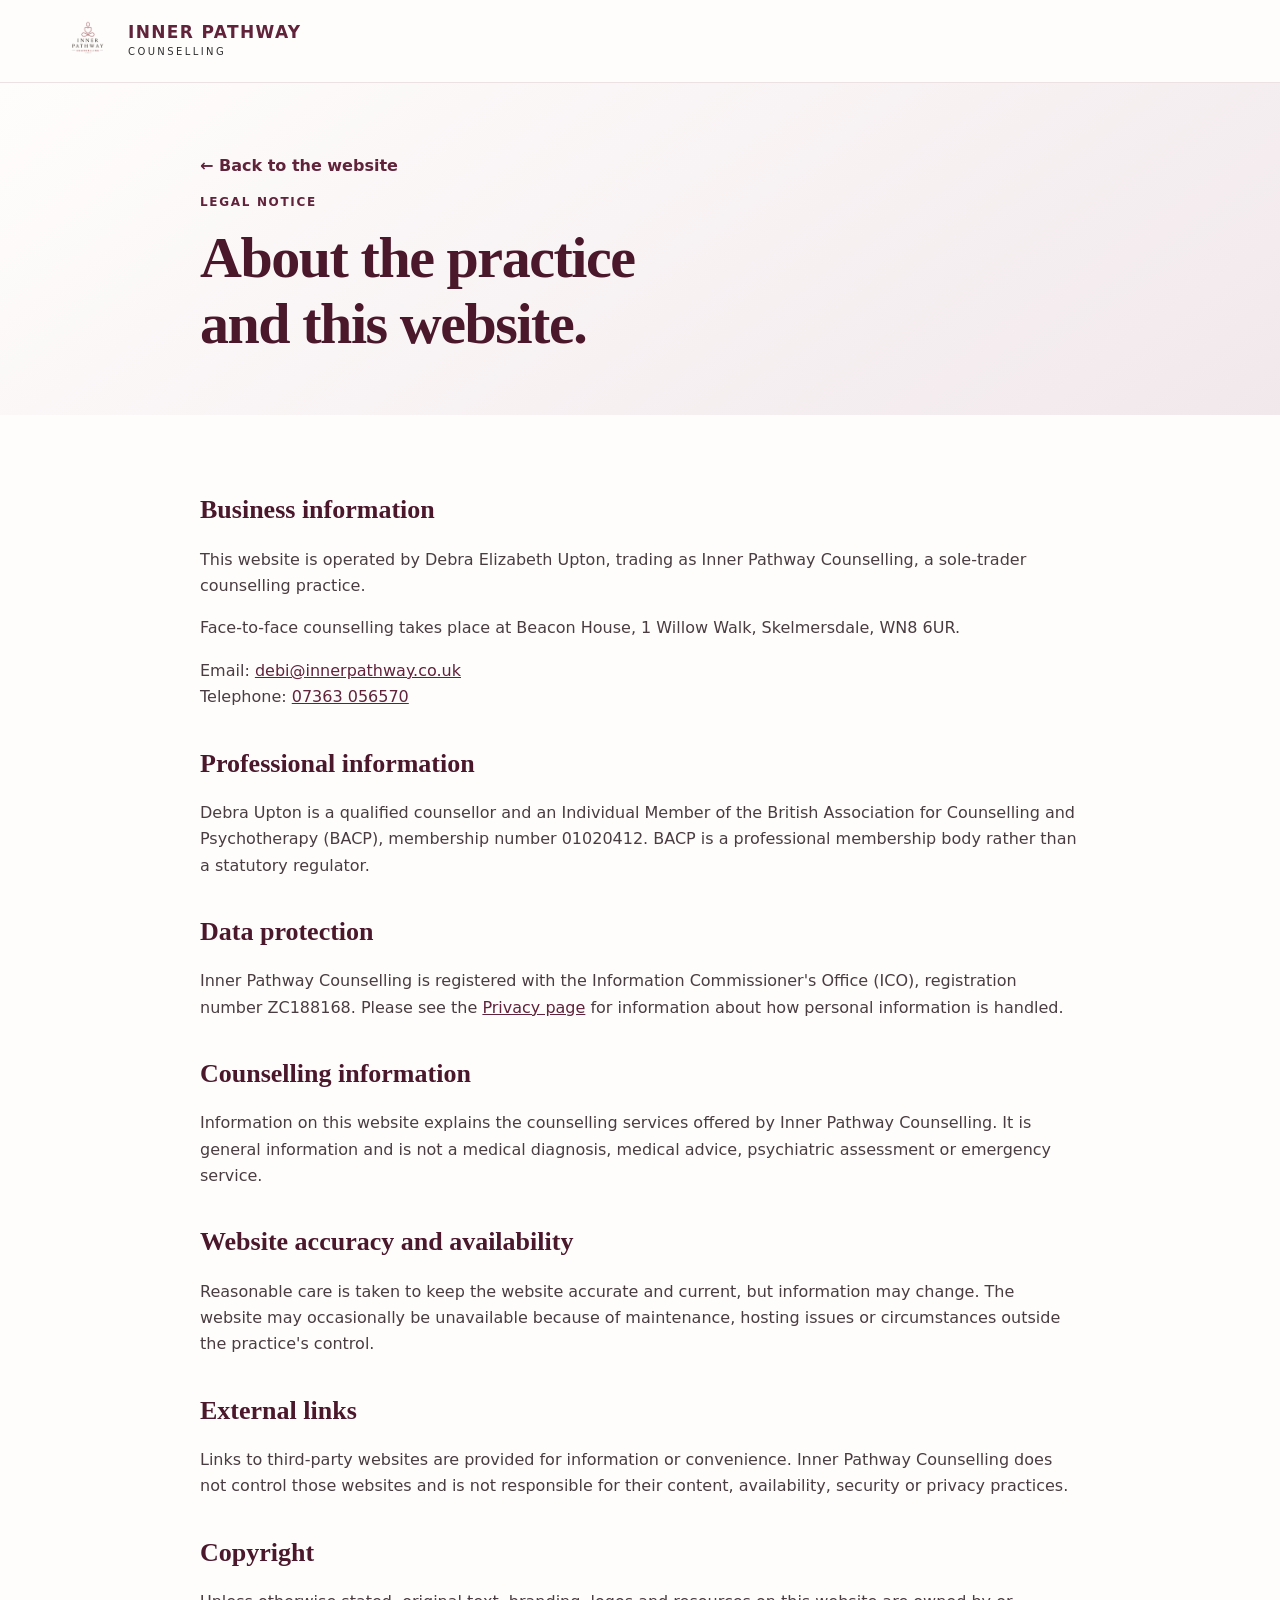
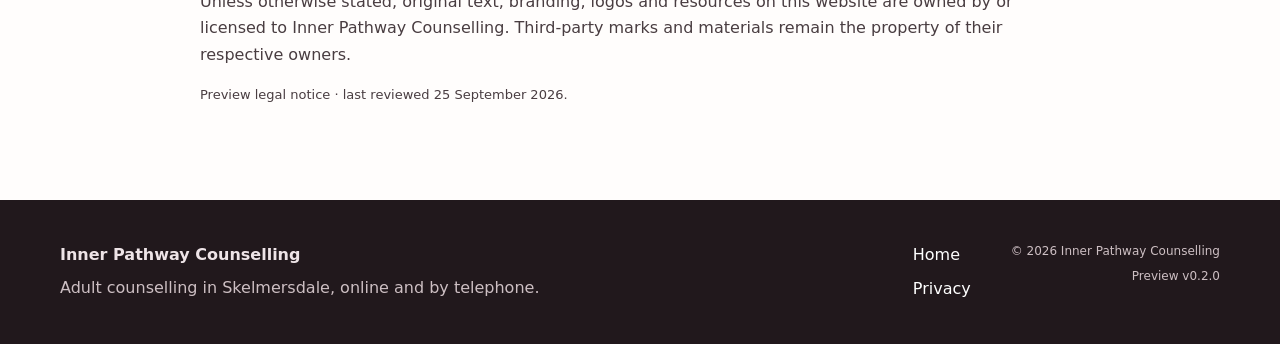
==== legal.html @ 163dc7a6 "web-v0.2.0: bring replacement site to content parity" ====
<!doctype html>
<html lang="en-GB">
<head>
  <meta charset="utf-8">
  <meta name="viewport" content="width=device-width, initial-scale=1">
  <meta name="robots" content="noindex,nofollow">
  <title>Legal Notice | Inner Pathway Counselling</title>
  <meta name="description" content="Legal and professional information for Inner Pathway Counselling.">
  <meta name="theme-color" content="#60233a">
  <link rel="icon" href="assets/inner-pathway-logo.png">
  <link rel="stylesheet" href="assets/site.css">
</head>
<body>
  <a class="skip-link" href="#main">Skip to main content</a>
  <header class="site-header">
    <div class="wrap header-inner">
      <a class="brand" href="index.html">
        <img src="assets/inner-pathway-logo.png" alt="">
        <span><strong>Inner Pathway</strong><small>Counselling</small></span>
      </a>
    </div>
  </header>

  <main id="main">
    <section class="legal-hero">
      <div class="legal-wrap">
        <a class="back-home" href="index.html">← Back to the website</a>
        <p class="eyebrow">Legal notice</p>
        <h1>About the practice and this website.</h1>
      </div>
    </section>

    <div class="legal-wrap legal-content">
      <h2>Business information</h2>
      <p>This website is operated by Debra Elizabeth Upton, trading as Inner Pathway Counselling, a sole-trader counselling practice.</p>
      <p>Face-to-face counselling takes place at Beacon House, 1 Willow Walk, Skelmersdale, WN8 6UR.</p>
      <p>Email: <a href="mailto:debi@innerpathway.co.uk">debi@innerpathway.co.uk</a><br>
      Telephone: <a href="tel:+447363056570">07363 056570</a></p>

      <h2>Professional information</h2>
      <p>Debra Upton is a qualified counsellor and an Individual Member of the British Association for Counselling and Psychotherapy (BACP), membership number 01020412. BACP is a professional membership body rather than a statutory regulator.</p>

      <h2>Data protection</h2>
      <p>Inner Pathway Counselling is registered with the Information Commissioner's Office (ICO), registration number ZC188168. Please see the <a href="privacy.html">Privacy page</a> for information about how personal information is handled.</p>

      <h2>Counselling information</h2>
      <p>Information on this website explains the counselling services offered by Inner Pathway Counselling. It is general information and is not a medical diagnosis, medical advice, psychiatric assessment or emergency service.</p>

      <h2>Website accuracy and availability</h2>
      <p>Reasonable care is taken to keep the website accurate and current, but information may change. The website may occasionally be unavailable because of maintenance, hosting issues or circumstances outside the practice's control.</p>

      <h2>External links</h2>
      <p>Links to third-party websites are provided for information or convenience. Inner Pathway Counselling does not control those websites and is not responsible for their content, availability, security or privacy practices.</p>

      <h2>Copyright</h2>
      <p>Unless otherwise stated, original text, branding, logos and resources on this website are owned by or licensed to Inner Pathway Counselling. Third-party marks and materials remain the property of their respective owners.</p>

      <p class="micro">Preview legal notice · last reviewed 25 September 2026.</p>
    </div>
  </main>

  <footer class="site-footer">
    <div class="wrap footer-grid">
      <div><strong>Inner Pathway Counselling</strong><p>Adult counselling in Skelmersdale, online and by telephone.</p></div>
      <nav aria-label="Footer navigation"><a href="index.html">Home</a><a href="privacy.html">Privacy</a></nav>
      <div class="footer-meta"><span>© 2026 Inner Pathway Counselling</span><span>Preview v0.2.0</span></div>
    </div>
  </footer>
</body>
</html>
---- assets/site.css ----
:root {
  --burgundy: #60233a;
  --burgundy-deep: #4b172b;
  --burgundy-soft: #8b3656;
  --rose: #e8e3e4;
  --rose-2: #f3eeee;
  --ink: #303030;
  --muted: #6f5158;
  --paper: #fffdfc;
  --white: #ffffff;
  --line: #d9cfd2;
  --shadow: 0 18px 50px rgba(74, 28, 46, .10);
  --radius: 22px;
  --max: 1160px;
}
* { box-sizing: border-box; }
html { scroll-behavior: smooth; }
body {
  margin: 0;
  color: var(--ink);
  background: var(--paper);
  font-family: "Open Sans", system-ui, -apple-system, BlinkMacSystemFont, "Segoe UI", sans-serif;
  line-height: 1.65;
}
img { max-width: 100%; display: block; }
a { color: var(--burgundy); }
a:hover { color: var(--burgundy-deep); }
button, input, textarea, select { font: inherit; }
.wrap { width: min(var(--max), calc(100% - 40px)); margin-inline: auto; }
.skip-link {
  position: fixed; top: 8px; left: 8px; z-index: 1000;
  transform: translateY(-160%); padding: 10px 14px;
  background: var(--burgundy); color: #fff; border-radius: 8px;
}
.skip-link:focus { transform: translateY(0); }
.site-header {
  position: sticky; top: 0; z-index: 20;
  background: rgba(255,253,252,.94);
  backdrop-filter: blur(12px);
  border-bottom: 1px solid rgba(96,35,58,.12);
}
.header-inner {
  min-height: 82px; display: flex; align-items: center;
  justify-content: space-between; gap: 24px;
}
.brand {
  display: inline-flex; align-items: center; gap: 12px;
  text-decoration: none; color: var(--ink);
}
.brand img { width: 56px; height: 56px; object-fit: contain; }
.brand span { display: grid; line-height: 1.05; }
.brand strong {
  color: var(--burgundy); text-transform: uppercase;
  letter-spacing: .08em; font-size: 17px;
}
.brand small {
  margin-top: 5px; color: var(--ink);
  text-transform: uppercase; letter-spacing: .24em; font-size: 10px;
}
.site-nav { display: flex; align-items: center; gap: 26px; }
.site-nav a {
  text-decoration: none; color: var(--ink);
  font-size: 14px; font-weight: 700;
}
.site-nav a:hover, .site-nav a:focus-visible { color: var(--burgundy); }
.nav-toggle {
  display: none; border: 1px solid var(--line); border-radius: 10px;
  background: #fff; color: var(--burgundy); padding: 9px 12px; font-weight: 700;
}
.hero {
  position: relative; overflow: hidden;
  padding: 92px 0 84px;
  background:
    radial-gradient(circle at 86% 15%, rgba(96,35,58,.13), transparent 30%),
    linear-gradient(150deg, #fffdfc 0%, #f8f3f4 62%, #eee4e7 100%);
}
.hero::after {
  content: ""; position: absolute; width: 360px; height: 360px;
  border: 1px solid rgba(96,35,58,.12); border-radius: 50%;
  right: -160px; bottom: -180px;
}
.hero-grid {
  display: grid; grid-template-columns: minmax(0, 1.5fr) minmax(300px, .75fr);
  gap: 68px; align-items: center;
}
.eyebrow {
  margin: 0 0 12px; color: var(--burgundy); font-size: 12px;
  font-weight: 800; letter-spacing: .14em; text-transform: uppercase;
}
.eyebrow.light { color: #f3dfe6; }
h1, h2, h3 {
  font-family: "PT Serif", Georgia, "Times New Roman", serif;
  color: var(--burgundy-deep); line-height: 1.14; margin-top: 0;
}
h1 {
  max-width: 16ch; margin-bottom: 24px;
  font-size: clamp(42px, 6vw, 72px); letter-spacing: -.025em;
}
h2 { font-size: clamp(30px, 4vw, 48px); }
h3 { font-size: 23px; }
.lead { max-width: 62ch; font-size: 19px; color: #493d41; }
.lead-small { max-width: 60ch; font-size: 17px; color: #493d41; }
.actions { display: flex; flex-wrap: wrap; gap: 12px; margin-top: 28px; }
.button {
  display: inline-flex; align-items: center; justify-content: center;
  min-height: 46px; padding: 10px 18px; border-radius: 999px;
  border: 1px solid transparent; text-decoration: none; font-weight: 800;
}
.button-primary { background: var(--burgundy); color: #fff; }
.button-primary:hover { background: var(--burgundy-deep); color: #fff; }
.button-secondary { background: transparent; border-color: var(--burgundy); color: var(--burgundy); }
.button-secondary:hover { background: #fff; }
.button-light { background: #fff; color: var(--burgundy); }
.micro { margin-top: 14px; color: var(--muted); font-size: 13px; }
.hero-card {
  position: relative; z-index: 1; padding: 30px;
  background: rgba(255,255,255,.87); border: 1px solid rgba(96,35,58,.14);
  border-radius: var(--radius); box-shadow: var(--shadow);
}
.hero-card h2 { margin-bottom: 18px; font-size: 28px; }
.check-list { list-style: none; padding: 0; margin: 0 0 22px; }
.check-list li { position: relative; padding: 8px 0 8px 28px; }
.check-list li::before {
  content: "✓"; position: absolute; left: 0; top: 8px;
  color: var(--burgundy); font-weight: 900;
}
.text-link { font-weight: 800; text-decoration: none; }
.section { padding: 88px 0; }
.section-soft { background: var(--rose-2); }
.section-title { max-width: 760px; margin-bottom: 42px; }
.split {
  display: grid; grid-template-columns: minmax(0,.85fr) minmax(0,1.15fr);
  gap: 70px; align-items: start;
}
.split h2 { max-width: 14ch; }
.prose p { margin: 0 0 18px; font-size: 17px; }
.cards { display: grid; gap: 22px; }
.cards.three { grid-template-columns: repeat(3, minmax(0,1fr)); }
.cards.two { grid-template-columns: repeat(2, minmax(0,1fr)); }
.card {
  padding: 28px; background: #fff; border: 1px solid var(--line);
  border-radius: var(--radius); box-shadow: 0 10px 35px rgba(74,28,46,.06);
}
.card h3 { margin-bottom: 12px; }
.card p { margin: 0; color: #514449; }
.service-card { position: relative; padding-top: 48px; }
.service-number {
  position: absolute; top: 18px; right: 22px;
  color: #b9a5ab; font-weight: 800; letter-spacing: .12em; font-size: 12px;
}
.section-deep { background: var(--burgundy-deep); color: #fff; }
.section-deep h2 { color: #fff; }
.fee-grid {
  display: grid; grid-template-columns: 1.15fr repeat(2,minmax(220px,.85fr));
  gap: 24px; align-items: stretch;
}
.price-card {
  padding: 28px; border-radius: var(--radius);
  background: rgba(255,255,255,.08); border: 1px solid rgba(255,255,255,.2);
}
.price-card div { display: flex; align-items: baseline; justify-content: space-between; gap: 16px; }
.price-card span { font-weight: 700; }
.price-card strong { font-size: 38px; font-family: "PT Serif", Georgia, serif; }
.price-card p { margin-bottom: 0; color: #ecdde2; }
.qualification-grid {
  display: grid; grid-template-columns: 1fr 1.15fr .6fr;
  gap: 42px; align-items: start;
}
.membership {
  display: inline-block; margin-top: 18px; padding: 9px 12px;
  border: 1px solid var(--line); border-radius: 999px;
  color: var(--burgundy); font-size: 13px; font-weight: 800;
}
.qualification-list {
  padding: 26px; border-left: 3px solid var(--burgundy);
  background: #fff;
}
.qualification-list h3 { margin-bottom: 14px; }
.qualification-list ul { margin: 0; padding-left: 20px; }
.qualification-list li + li { margin-top: 8px; }
.badge-panel {
  padding: 18px; border: 1px solid var(--line); border-radius: var(--radius);
  background: #fff;
}
.badge-panel img { width: 100%; max-width: 240px; margin-inline: auto; }
.contact-grid {
  display: grid; grid-template-columns: 1.2fr .8fr;
  gap: 54px; align-items: start;
}
.contact-card {
  display: grid; gap: 4px; padding: 28px;
  background: #fff; border: 1px solid var(--line);
  border-radius: var(--radius); font-style: normal;
}
.contact-card strong { color: var(--burgundy); margin-bottom: 8px; }
.contact-gap { margin-top: 14px; }
.urgent-support { padding: 34px 0; background: #2f2530; color: #fff; }
.urgent-inner {
  display: flex; align-items: center; justify-content: space-between; gap: 28px;
}
.urgent-inner h2 { margin-bottom: 6px; color: #fff; font-size: 25px; }
.urgent-inner p { max-width: 760px; margin: 0; color: #efe8eb; }
.site-footer { padding: 42px 0; background: #21181c; color: #eee4e7; }
.footer-grid {
  display: grid; grid-template-columns: 1fr auto auto;
  gap: 40px; align-items: start;
}
.site-footer p { margin: 6px 0 0; color: #cdbfc3; }
.site-footer nav { display: grid; gap: 7px; }
.site-footer a { color: #fff; text-decoration: none; }
.footer-meta { display: grid; gap: 5px; color: #cdbfc3; font-size: 12px; text-align: right; }
:focus-visible { outline: 3px solid #d49cb0; outline-offset: 3px; }

.legal-hero {
  padding: 70px 0 34px;
  background: linear-gradient(145deg, #fffdfc, #f1e8eb);
}
.legal-hero h1 { max-width: 18ch; font-size: clamp(38px, 5vw, 58px); }
.legal-wrap { width: min(880px, calc(100% - 40px)); margin-inline: auto; }
.legal-content { padding: 42px 0 82px; }
.legal-content h2 { margin-top: 38px; font-size: 26px; }
.legal-content h3 { margin-top: 26px; font-size: 20px; }
.legal-content p, .legal-content li { color: #493d41; }
.legal-content ul { padding-left: 22px; }
.notice {
  padding: 16px 18px; border-left: 4px solid var(--burgundy);
  background: var(--rose-2); color: #493d41;
}
.back-home {
  display: inline-flex; margin-bottom: 14px; text-decoration: none; font-weight: 800;
}

@media (max-width: 920px) {
  .site-nav { gap: 16px; }
  .hero-grid, .split, .contact-grid, .qualification-grid { grid-template-columns: 1fr; }
  .hero-grid { gap: 36px; }
  .hero-card { max-width: 620px; }
  .fee-grid { grid-template-columns: 1fr 1fr; }
  .fee-grid > :first-child { grid-column: 1 / -1; }
  .cards.three, .cards.two { grid-template-columns: 1fr 1fr; }
  .qualification-grid .badge-panel { max-width: 270px; }
  .footer-grid { grid-template-columns: 1fr 1fr; }
  .footer-meta { grid-column: 1 / -1; text-align: left; }
}

@media (max-width: 720px) {
  .wrap { width: min(100% - 28px, var(--max)); }
  .header-inner { min-height: 72px; }
  .brand img { width: 48px; height: 48px; }
  .nav-toggle { display: inline-flex; }
  .site-nav {
    display: none; position: absolute; top: 72px; left: 0; right: 0;
    padding: 14px 20px 20px; background: #fffdfc;
    border-bottom: 1px solid var(--line); flex-direction: column; align-items: stretch;
  }
  .site-nav.open { display: flex; }
  .site-nav a { padding: 8px 0; }
  .hero { padding: 64px 0 62px; }
  h1 { font-size: clamp(40px, 13vw, 58px); }
  .section { padding: 64px 0; }
  .cards.three, .cards.two, .fee-grid { grid-template-columns: 1fr; }
  .fee-grid > :first-child { grid-column: auto; }
  .urgent-inner { align-items: flex-start; flex-direction: column; }
  .footer-grid { grid-template-columns: 1fr; }
  .footer-meta { grid-column: auto; }
}

@media (prefers-reduced-motion: reduce) {
  html { scroll-behavior: auto; }
  *, *::before, *::after { transition: none !important; animation: none !important; }
}
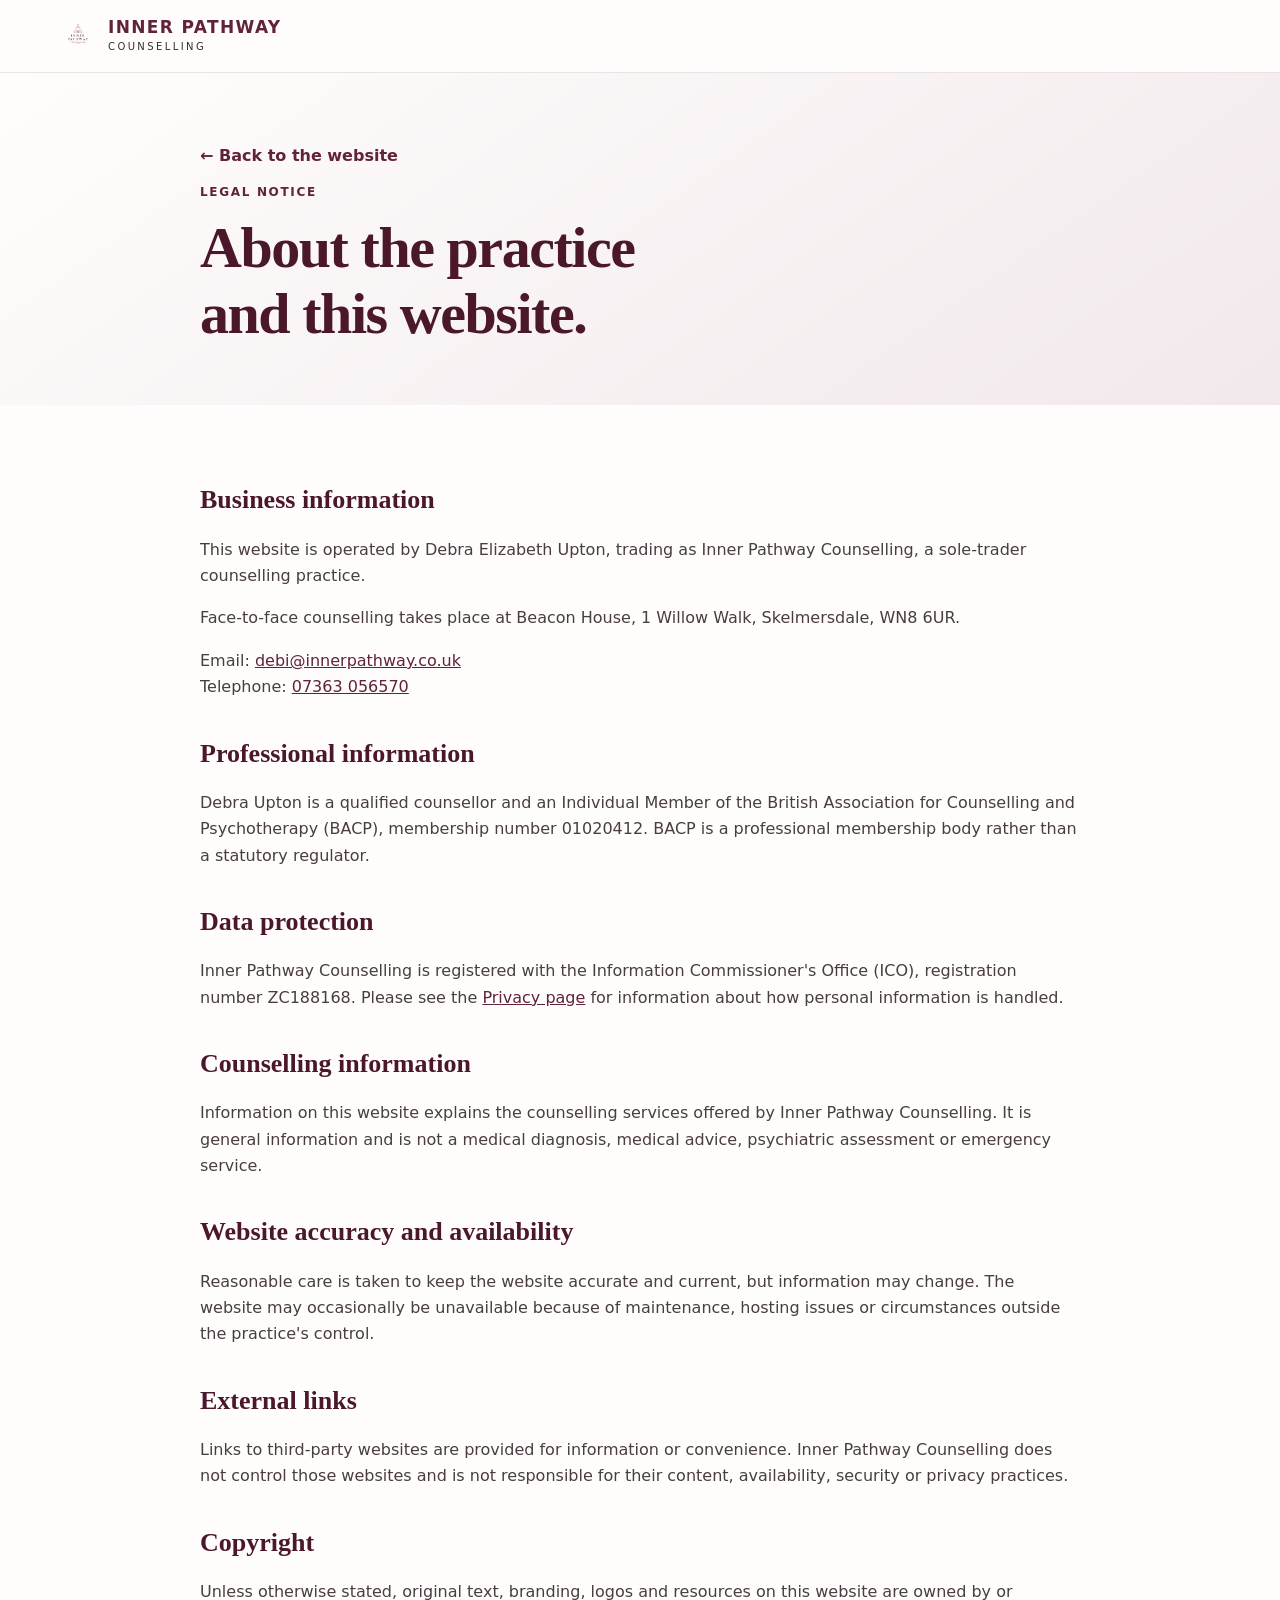
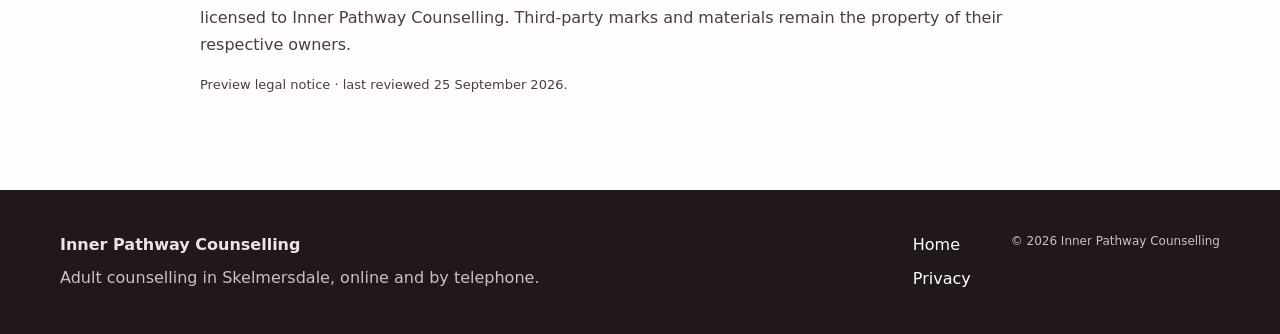
==== commit 5204f562: "Remove project versioning" ====
--- a/legal.html
+++ b/legal.html
@@ -63,7 +63,7 @@
     <div class="wrap footer-grid">
       <div><strong>Inner Pathway Counselling</strong><p>Adult counselling in Skelmersdale, online and by telephone.</p></div>
       <nav aria-label="Footer navigation"><a href="index.html">Home</a><a href="privacy.html">Privacy</a></nav>
-      <div class="footer-meta"><span>© 2026 Inner Pathway Counselling</span><span>Preview v0.2.0</span></div>
+      <div class="footer-meta"><span>© 2026 Inner Pathway Counselling</span></div>
     </div>
   </footer>
 </body>
--- a/assets/site.css
+++ b/assets/site.css
@@ -40,14 +40,14 @@
   border-bottom: 1px solid rgba(96,35,58,.12);
 }
 .header-inner {
-  min-height: 82px; display: flex; align-items: center;
+  min-height: 72px; display: flex; align-items: center;
   justify-content: space-between; gap: 24px;
 }
 .brand {
   display: inline-flex; align-items: center; gap: 12px;
   text-decoration: none; color: var(--ink);
 }
-.brand img { width: 56px; height: 56px; object-fit: contain; }
+.brand img { width: 36px; height: 36px; object-fit: contain; }
 .brand span { display: grid; line-height: 1.05; }
 .brand strong {
   color: var(--burgundy); text-transform: uppercase;
@@ -69,7 +69,7 @@
 }
 .hero {
   position: relative; overflow: hidden;
-  padding: 92px 0 84px;
+  padding: 64px 0 60px;
   background:
     radial-gradient(circle at 86% 15%, rgba(96,35,58,.13), transparent 30%),
     linear-gradient(150deg, #fffdfc 0%, #f8f3f4 62%, #eee4e7 100%);
@@ -80,8 +80,8 @@
   right: -160px; bottom: -180px;
 }
 .hero-grid {
-  display: grid; grid-template-columns: minmax(0, 1.5fr) minmax(300px, .75fr);
-  gap: 68px; align-items: center;
+  display: grid; grid-template-columns: repeat(2, minmax(0, 1fr));
+  gap: 56px; align-items: center;
 }
 .eyebrow {
   margin: 0 0 12px; color: var(--burgundy); font-size: 12px;
@@ -95,6 +95,25 @@
 h1 {
   max-width: 16ch; margin-bottom: 24px;
   font-size: clamp(42px, 6vw, 72px); letter-spacing: -.025em;
+}
+.hero h1 {
+  margin-bottom: 14px;
+  font-size: clamp(30px, 4vw, 46px);
+}
+.hero h1 .hero-reconnect {
+  display: block;
+  margin-top: .14em;
+  font-size: .82em;
+}
+.hero .lead {
+  font-size: 17px;
+  margin-bottom: 0;
+}
+.hero .actions {
+  margin-top: 16px;
+}
+.hero .micro {
+  margin-top: 8px;
 }
 h2 { font-size: clamp(30px, 4vw, 48px); }
 h3 { font-size: 23px; }
@@ -151,7 +170,7 @@
 .section-deep { background: var(--burgundy-deep); color: #fff; }
 .section-deep h2 { color: #fff; }
 .fee-grid {
-  display: grid; grid-template-columns: 1.15fr repeat(2,minmax(220px,.85fr));
+  display: grid; grid-template-columns: 1.15fr minmax(280px,.85fr);
   gap: 24px; align-items: stretch;
 }
 .price-card {
@@ -159,9 +178,16 @@
   background: rgba(255,255,255,.08); border: 1px solid rgba(255,255,255,.2);
 }
 .price-card div { display: flex; align-items: baseline; justify-content: space-between; gap: 16px; }
-.price-card span { font-weight: 700; }
-.price-card strong { font-size: 38px; font-family: "PT Serif", Georgia, serif; }
+.price-card span { font-size: 18px; font-weight: 700; }
+.price-card strong { font-size: 26px; font-family: "PT Serif", Georgia, serif; }
 .price-card p { margin-bottom: 0; color: #ecdde2; }
+.price-card .session-length { margin-top: 14px; }
+.session-formats {
+  margin: 10px 0 0;
+  padding-left: 20px;
+  color: #ecdde2;
+}
+.session-formats li { margin: 4px 0; }
 .qualification-grid {
   display: grid; grid-template-columns: 1fr 1.15fr .6fr;
   gap: 42px; align-items: start;
@@ -193,6 +219,7 @@
   border-radius: var(--radius); font-style: normal;
 }
 .contact-card strong { color: var(--burgundy); margin-bottom: 8px; }
+.contact-card a { overflow-wrap: anywhere; }
 .contact-gap { margin-top: 14px; }
 .urgent-support { padding: 34px 0; background: #2f2530; color: #fff; }
 .urgent-inner {
@@ -235,8 +262,8 @@
   .hero-grid, .split, .contact-grid, .qualification-grid { grid-template-columns: 1fr; }
   .hero-grid { gap: 36px; }
   .hero-card { max-width: 620px; }
-  .fee-grid { grid-template-columns: 1fr 1fr; }
-  .fee-grid > :first-child { grid-column: 1 / -1; }
+  .fee-grid { grid-template-columns: 1fr; }
+  .fee-grid > :first-child { grid-column: auto; }
   .cards.three, .cards.two { grid-template-columns: 1fr 1fr; }
   .qualification-grid .badge-panel { max-width: 270px; }
   .footer-grid { grid-template-columns: 1fr 1fr; }
@@ -245,18 +272,34 @@
 
 @media (max-width: 720px) {
   .wrap { width: min(100% - 28px, var(--max)); }
-  .header-inner { min-height: 72px; }
-  .brand img { width: 48px; height: 48px; }
+  .header-inner { min-height: 64px; gap: 8px; }
+  .brand { gap: 6px; }
+  .brand img { width: 36px; height: 36px; }
   .nav-toggle { display: inline-flex; }
   .site-nav {
-    display: none; position: absolute; top: 72px; left: 0; right: 0;
+    display: none; position: absolute; top: 64px; left: 0; right: 0;
     padding: 14px 20px 20px; background: #fffdfc;
     border-bottom: 1px solid var(--line); flex-direction: column; align-items: stretch;
   }
   .site-nav.open { display: flex; }
   .site-nav a { padding: 8px 0; }
-  .hero { padding: 64px 0 62px; }
-  h1 { font-size: clamp(40px, 13vw, 58px); }
+  .hero { padding: 42px 0; }
+  .hero-grid {
+    display: flex;
+    flex-direction: column;
+  }
+  .hero-side {
+    display: contents;
+  }
+  .hero-photo { order: 1; }
+  .hero-copy { order: 2; }
+  .hero-card {
+    order: 3;
+    width: 100%;
+    max-width: 620px;
+    margin-top: 0;
+  }
+  .hero h1 { font-size: clamp(29px, 8vw, 38px); }
   .section { padding: 64px 0; }
   .cards.three, .cards.two, .fee-grid { grid-template-columns: 1fr; }
   .fee-grid > :first-child { grid-column: auto; }
@@ -269,3 +312,227 @@
   html { scroll-behavior: auto; }
   *, *::before, *::after { transition: none !important; animation: none !important; }
 }
+
+/* Photography and responsive refinements */
+.hero-side {
+  position: relative;
+  z-index: 1;
+  width: min(100%, 520px);
+  justify-self: center;
+}
+
+.hero-copy {
+  width: 100%;
+  max-width: 520px;
+  margin-inline: auto;
+  justify-self: center;
+  display: flex;
+  flex-direction: column;
+  align-items: center;
+  text-align: center;
+}
+.hero-copy .eyebrow,
+.hero-copy h1,
+.hero-copy .lead,
+.hero-copy .micro {
+  width: 100%;
+  margin-left: auto;
+  margin-right: auto;
+  text-align: center;
+}
+.hero-copy .actions {
+  width: 100%;
+  justify-content: center;
+}
+.hero-photo,
+.about-photo {
+  margin: 0;
+  overflow: hidden;
+  border: 1px solid rgba(96,35,58,.14);
+  border-radius: var(--radius);
+  background: #fff;
+  box-shadow: var(--shadow);
+}
+.hero-photo picture {
+  display: block;
+}
+.hero-photo img {
+  width: 100%;
+  height: auto;
+  aspect-ratio: 1;
+  object-fit: cover;
+}
+.hero-side .hero-card {
+  margin-top: 18px;
+}
+.about-grid {
+  display: grid;
+  grid-template-columns: minmax(280px,.8fr) minmax(0,1.2fr);
+  gap: 68px;
+  align-items: center;
+}
+.about-photo {
+  width: min(100%, 460px);
+}
+.about-photo img {
+  width: 100%;
+  height: auto;
+}
+.about-copy h2 {
+  max-width: 15ch;
+}
+.resource-card {
+  display: grid;
+  grid-template-columns: minmax(150px, .55fr) minmax(0, 1fr);
+  gap: 26px;
+  align-items: center;
+}
+.resource-cover {
+  width: 100%;
+  max-width: 220px;
+  height: auto;
+  justify-self: center;
+  border-radius: 14px;
+  box-shadow: 0 12px 30px rgba(74,28,46,.12);
+}
+.resource-card h3 {
+  margin-bottom: 12px;
+}
+.resource-card .text-link {
+  display: inline-block;
+  margin-top: 14px;
+}
+.resource-books {
+  margin-top: 46px;
+}
+.resource-subheading {
+  margin-bottom: 18px;
+}
+.children-book-card {
+  display: grid;
+  grid-template-columns: minmax(110px, 150px) minmax(0, 1fr);
+  gap: 24px;
+  align-items: center;
+}
+.children-book-cover {
+  width: 100%;
+  max-width: 150px;
+  height: auto;
+  justify-self: center;
+  border-radius: 12px;
+  box-shadow: 0 10px 24px rgba(74,28,46,.12);
+}
+.children-book-card h4 {
+  margin: 0 0 14px;
+  font-family: "PT Serif", Georgia, "Times New Roman", serif;
+  color: var(--burgundy-deep);
+  font-size: 23px;
+  line-height: 1.2;
+}
+.children-book-card .text-link {
+  display: inline-block;
+}
+
+@media (max-width: 920px) {
+  .hero-side {
+    justify-self: start;
+    width: min(100%, 620px);
+  }
+  .hero-photo {
+    width: min(100%, 430px);
+  }
+  .about-grid {
+    grid-template-columns: minmax(240px,.8fr) minmax(0,1.2fr);
+    gap: 40px;
+    align-items: start;
+  }
+  .resource-card {
+    grid-template-columns: 1fr;
+    align-content: start;
+  }
+  .resource-cover {
+    max-width: 210px;
+  }
+}
+
+@media (max-width: 720px) {
+  .nav-toggle {
+    min-width: 44px;
+    min-height: 44px;
+  }
+  .site-nav a {
+    display: flex;
+    align-items: center;
+    min-height: 44px;
+    padding: 10px 0;
+  }
+  .hero-side,
+  .hero-photo,
+  .about-photo {
+    width: 100%;
+    max-width: 520px;
+  }
+  .about-grid {
+    grid-template-columns: 1fr;
+    gap: 30px;
+  }
+  .about-copy h2 {
+    max-width: none;
+  }
+  .resource-card {
+    grid-template-columns: minmax(0,1fr);
+    gap: 22px;
+  }
+  .resource-cover {
+    max-width: min(240px, 78vw);
+  }
+  .children-book-card {
+    grid-template-columns: minmax(90px, 130px) minmax(0, 1fr);
+    gap: 20px;
+  }
+  .children-book-cover {
+    max-width: 130px;
+  }
+}
+
+@media (max-width: 480px) {
+  .wrap,
+  .legal-wrap {
+    width: min(100% - 24px, var(--max));
+  }
+  .hero {
+    padding: 34px 0 36px;
+  }
+  .hero h1 {
+    font-size: clamp(28px, 7.8vw, 34px);
+  }
+  h2 {
+    font-size: clamp(28px, 9vw, 38px);
+  }
+  .section {
+    padding: 54px 0;
+  }
+  .hero-card,
+  .card,
+  .price-card,
+  .contact-card,
+  .qualification-list {
+    padding: 22px;
+  }
+  .actions {
+    align-items: stretch;
+  }
+  .actions .button {
+    width: 100%;
+  }
+  .resource-cover {
+    max-width: min(220px, 74vw);
+  }
+  .children-book-card {
+    grid-template-columns: 1fr;
+    text-align: center;
+  }
+  .children-book-cover {
+    max-width: min(190px, 68vw);
+  }
+}
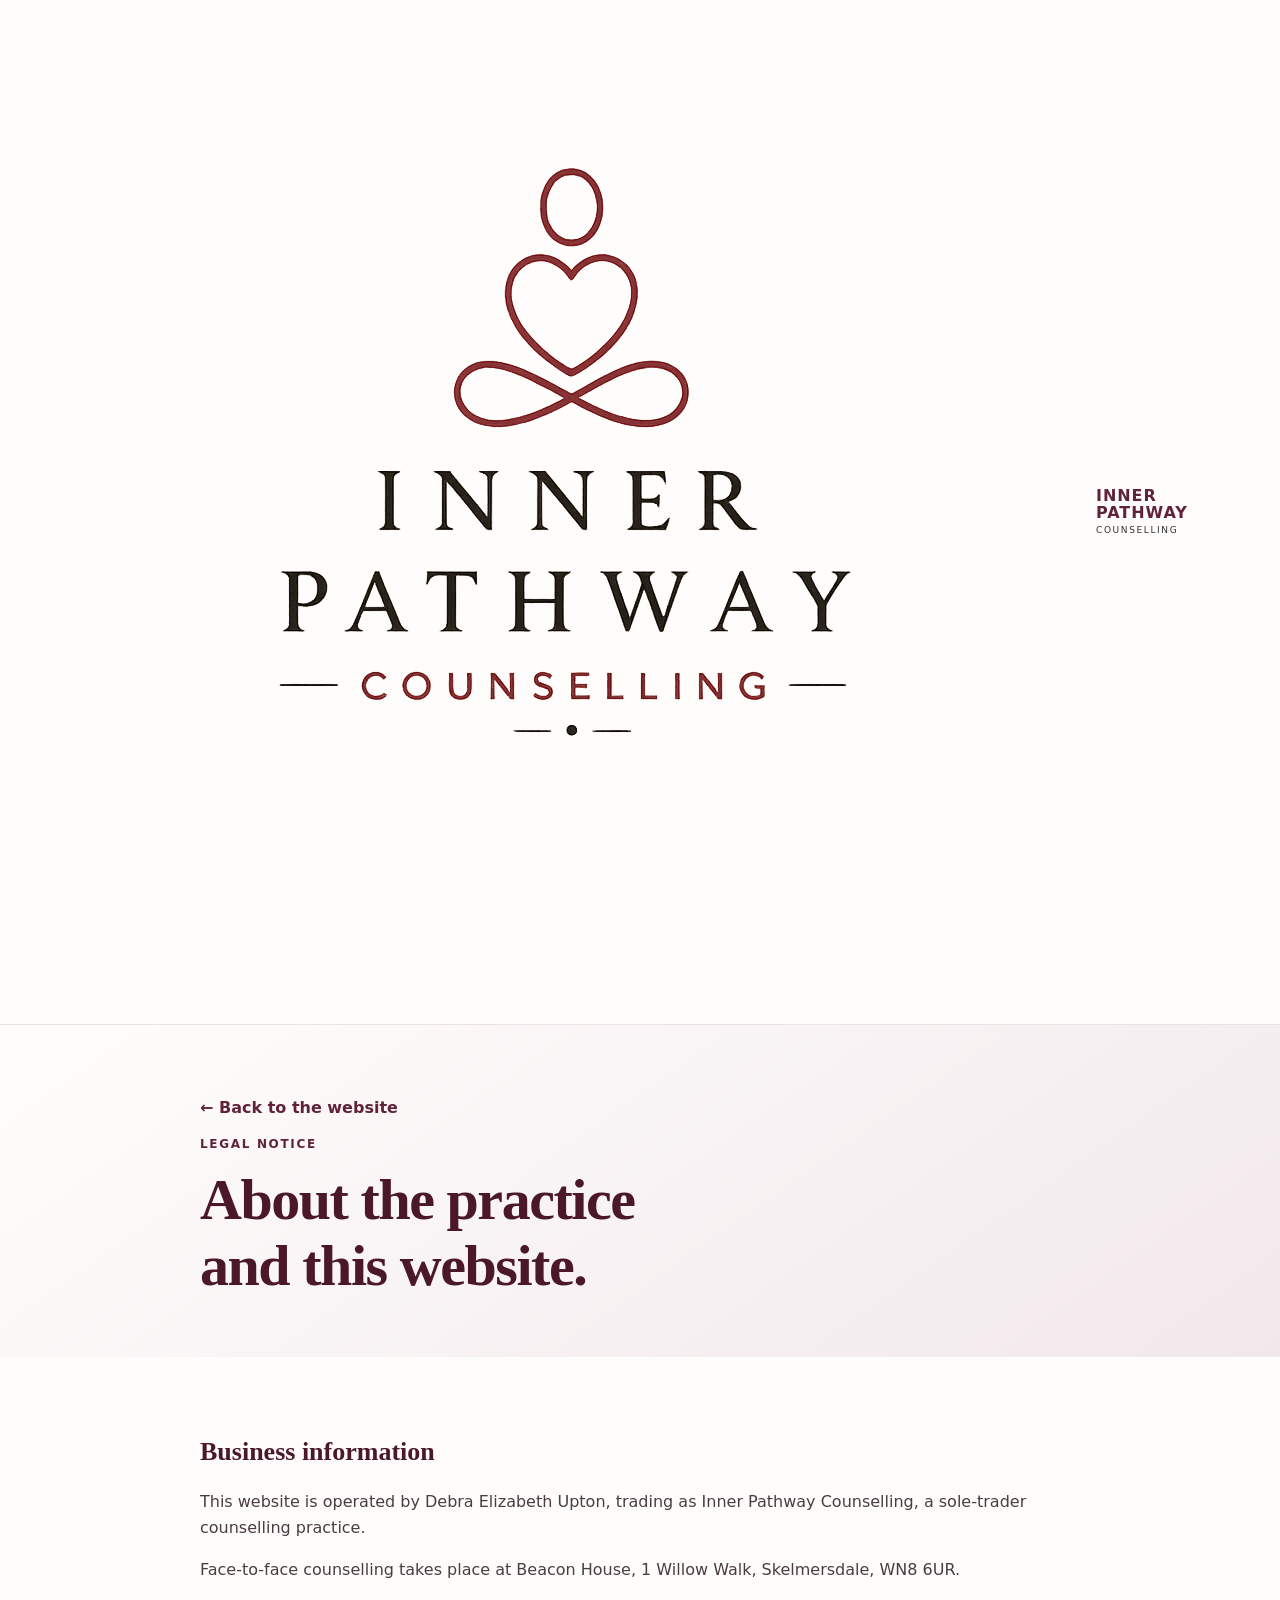
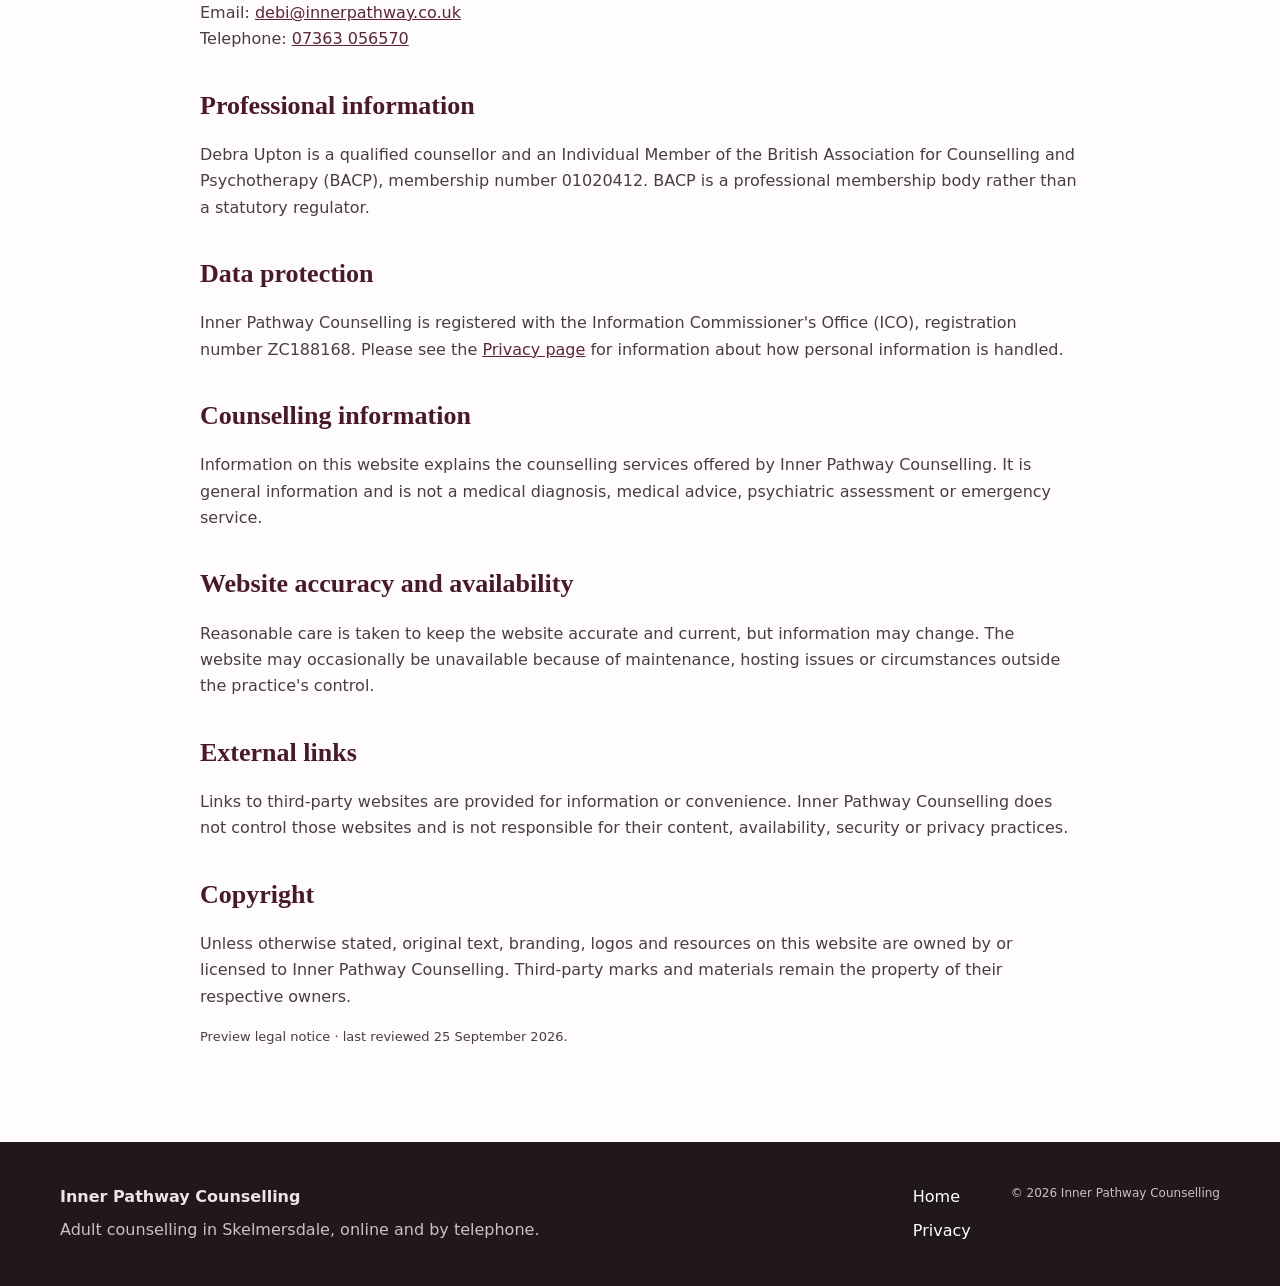
==== commit 518bc1e3: "Prepare live site for search indexing" ====
--- a/legal.html
+++ b/legal.html
@@ -3,9 +3,10 @@
 <head>
   <meta charset="utf-8">
   <meta name="viewport" content="width=device-width, initial-scale=1">
-  <meta name="robots" content="noindex,nofollow">
+  <meta name="robots" content="index,follow">
   <title>Legal Notice | Inner Pathway Counselling</title>
   <meta name="description" content="Legal and professional information for Inner Pathway Counselling.">
+  <link rel="canonical" href="https://innerpathway.co.uk/legal.html">
   <meta name="theme-color" content="#60233a">
   <link rel="icon" href="assets/inner-pathway-logo.png">
   <link rel="stylesheet" href="assets/site.css">
--- a/assets/site.css
+++ b/assets/site.css
@@ -40,22 +40,36 @@
   border-bottom: 1px solid rgba(96,35,58,.12);
 }
 .header-inner {
-  min-height: 72px; display: flex; align-items: center;
+  min-height: 144px; display: flex; align-items: center;
   justify-content: space-between; gap: 24px;
 }
 .brand {
   display: inline-flex; align-items: center; gap: 12px;
   text-decoration: none; color: var(--ink);
 }
-.brand img { width: 36px; height: 36px; object-fit: contain; }
+.brand-mark {
+  position: relative;
+  width: 90px;
+  height: 90px;
+  flex: 0 0 90px;
+  overflow: hidden;
+}
+.brand-mark img {
+  position: absolute;
+  width: 161px;
+  max-width: none;
+  height: auto;
+  left: -34px;
+  top: -26px;
+}
 .brand span { display: grid; line-height: 1.05; }
 .brand strong {
   color: var(--burgundy); text-transform: uppercase;
-  letter-spacing: .08em; font-size: 17px;
+  letter-spacing: .06em; font-size: 16px;
 }
 .brand small {
-  margin-top: 5px; color: var(--ink);
-  text-transform: uppercase; letter-spacing: .24em; font-size: 10px;
+  margin-top: 4px; color: var(--ink);
+  text-transform: uppercase; letter-spacing: .18em; font-size: 9px;
 }
 .site-nav { display: flex; align-items: center; gap: 26px; }
 .site-nav a {
@@ -272,12 +286,23 @@
 
 @media (max-width: 720px) {
   .wrap { width: min(100% - 28px, var(--max)); }
-  .header-inner { min-height: 64px; gap: 8px; }
-  .brand { gap: 6px; }
-  .brand img { width: 36px; height: 36px; }
+  .header-inner { min-height: 80px; gap: 8px; }
+  .brand { gap: 8px; }
+  .brand-mark {
+    width: 60px;
+    height: 60px;
+    flex-basis: 60px;
+  }
+  .brand-mark img {
+    width: 108px;
+    left: -23px;
+    top: -18px;
+  }
+  .brand strong { font-size: 15px; letter-spacing: .05em; }
+  .brand small { font-size: 8px; letter-spacing: .15em; }
   .nav-toggle { display: inline-flex; }
   .site-nav {
-    display: none; position: absolute; top: 64px; left: 0; right: 0;
+    display: none; position: absolute; top: 80px; left: 0; right: 0;
     padding: 14px 20px 20px; background: #fffdfc;
     border-bottom: 1px solid var(--line); flex-direction: column; align-items: stretch;
   }
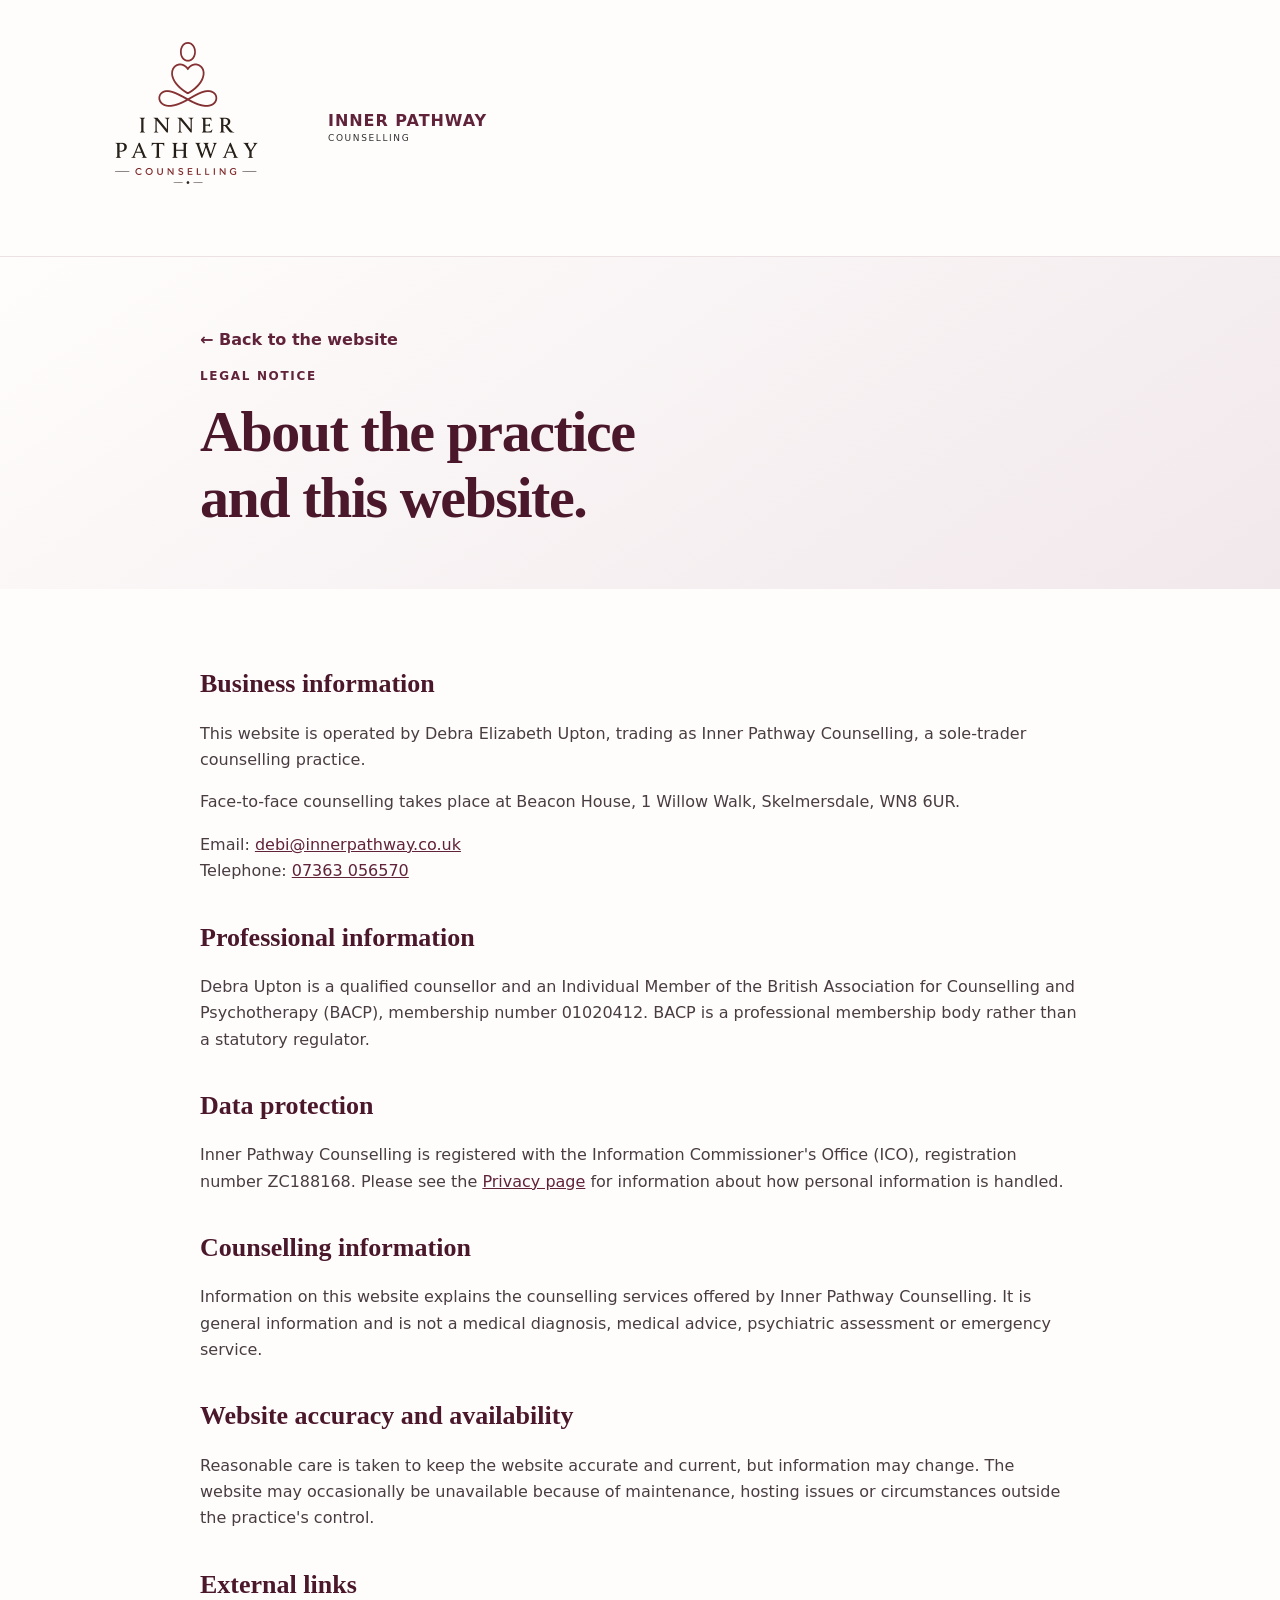
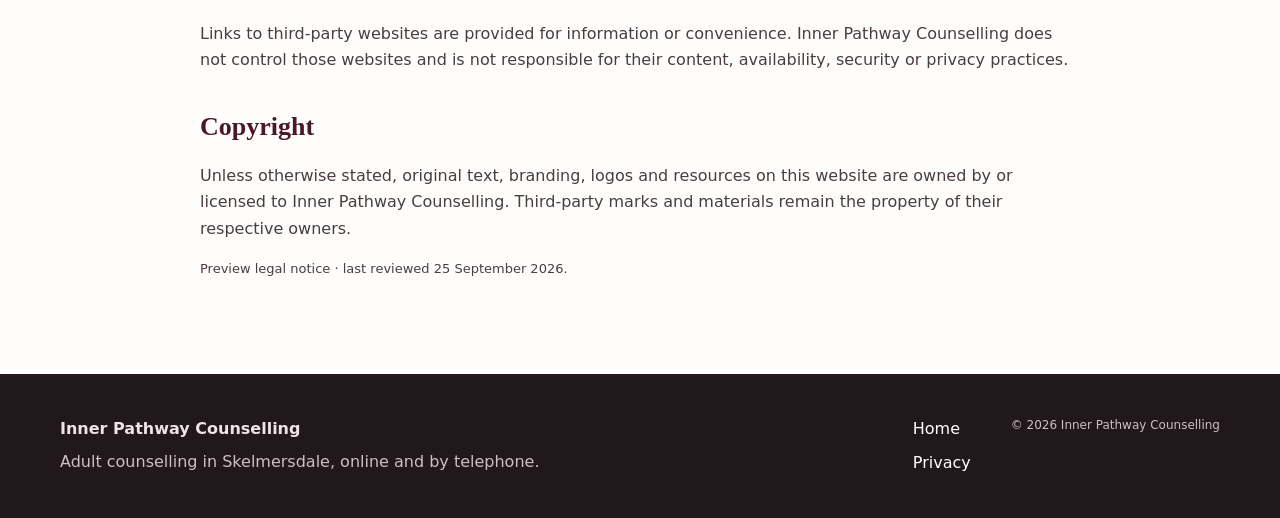
==== commit 6e243bf5: "Reduce header logo download size" ====
--- a/legal.html
+++ b/legal.html
@@ -7,6 +7,21 @@
   <title>Legal Notice | Inner Pathway Counselling</title>
   <meta name="description" content="Legal and professional information for Inner Pathway Counselling.">
   <link rel="canonical" href="https://innerpathway.co.uk/legal.html">
+  <meta property="og:type" content="website">
+  <meta property="og:locale" content="en_GB">
+  <meta property="og:site_name" content="Inner Pathway Counselling">
+  <meta property="og:title" content="Legal Notice | Inner Pathway Counselling">
+  <meta property="og:description" content="Legal and professional information for Inner Pathway Counselling.">
+  <meta property="og:url" content="https://innerpathway.co.uk/legal.html">
+  <meta property="og:image" content="https://innerpathway.co.uk/assets/inner-pathway-logo.png">
+  <meta property="og:image:alt" content="Inner Pathway Counselling logo">
+  <meta property="og:image:width" content="1024">
+  <meta property="og:image:height" content="1024">
+  <meta name="twitter:card" content="summary">
+  <meta name="twitter:title" content="Legal Notice | Inner Pathway Counselling">
+  <meta name="twitter:description" content="Legal and professional information for Inner Pathway Counselling.">
+  <meta name="twitter:image" content="https://innerpathway.co.uk/assets/inner-pathway-logo.png">
+  <meta name="twitter:image:alt" content="Inner Pathway Counselling logo">
   <meta name="theme-color" content="#60233a">
   <link rel="icon" href="assets/inner-pathway-logo.png">
   <link rel="stylesheet" href="assets/site.css">
@@ -16,7 +31,7 @@
   <header class="site-header">
     <div class="wrap header-inner">
       <a class="brand" href="index.html">
-        <img src="assets/inner-pathway-logo.png" alt="">
+        <img src="assets/inner-pathway-logo-256.webp" alt="" width="256" height="256">
         <span><strong>Inner Pathway</strong><small>Counselling</small></span>
       </a>
     </div>
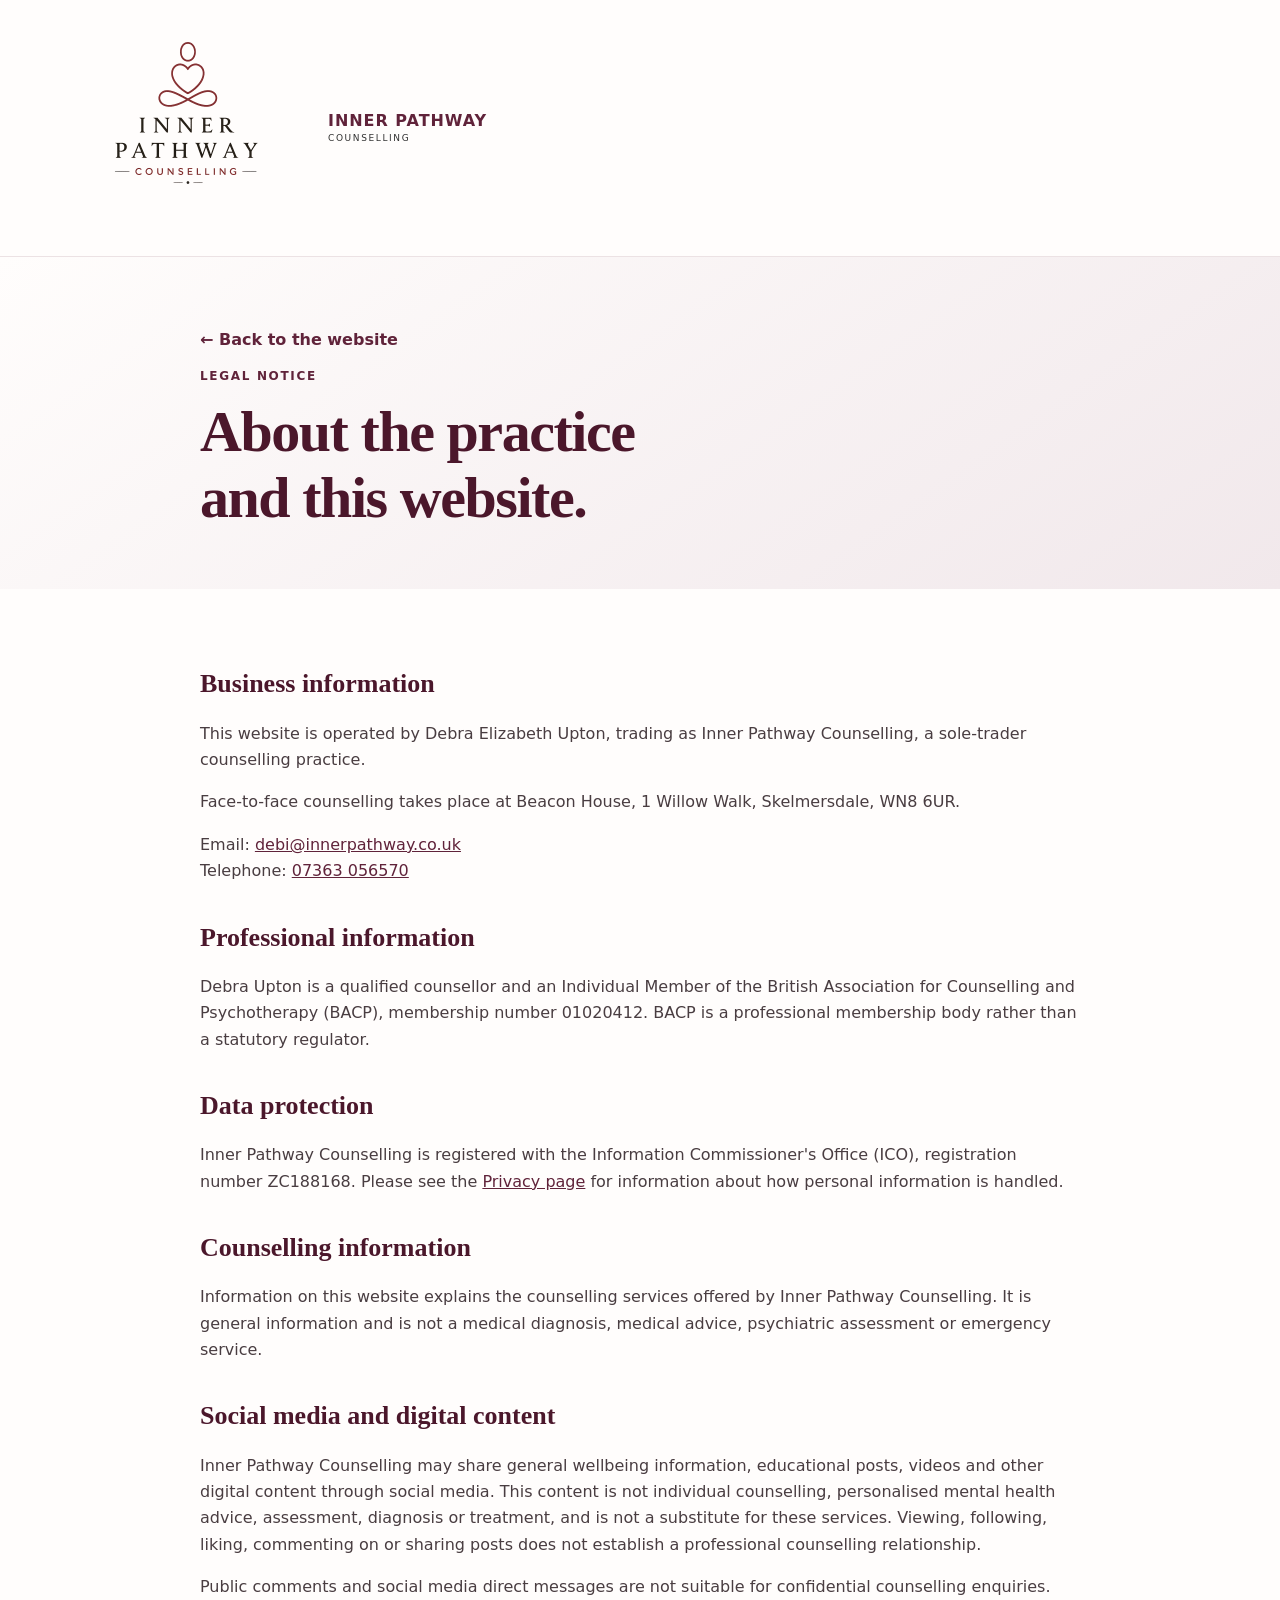
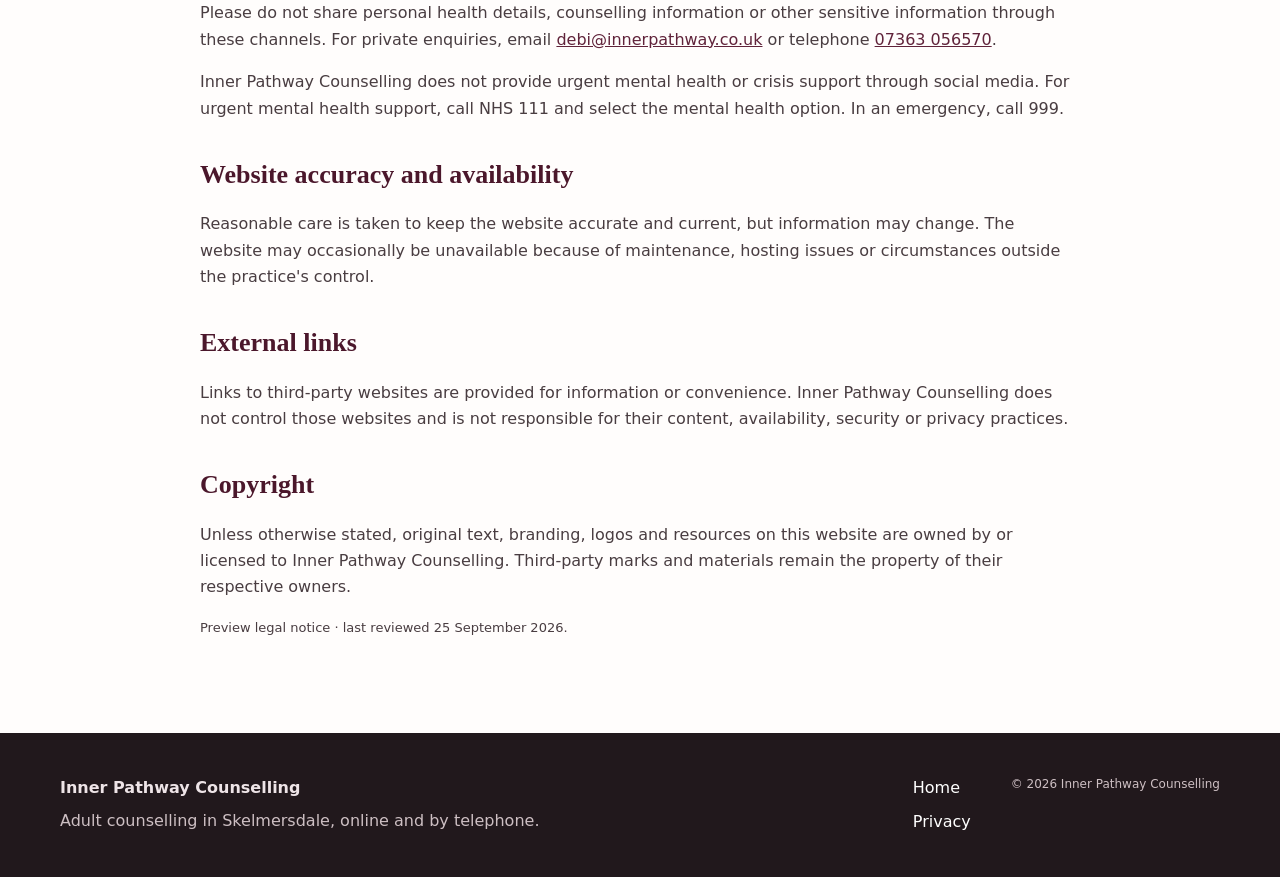
==== commit 34f30442: "docs(staging): place social-media disclaimer on Legal Notice" ====
--- a/legal.html
+++ b/legal.html
@@ -62,6 +62,11 @@
       <h2>Counselling information</h2>
       <p>Information on this website explains the counselling services offered by Inner Pathway Counselling. It is general information and is not a medical diagnosis, medical advice, psychiatric assessment or emergency service.</p>
 
+      <h2>Social media and digital content</h2>
+      <p>Inner Pathway Counselling may share general wellbeing information, educational posts, videos and other digital content through social media. This content is not individual counselling, personalised mental health advice, assessment, diagnosis or treatment, and is not a substitute for these services. Viewing, following, liking, commenting on or sharing posts does not establish a professional counselling relationship.</p>
+      <p>Public comments and social media direct messages are not suitable for confidential counselling enquiries. Please do not share personal health details, counselling information or other sensitive information through these channels. For private enquiries, email <a href="mailto:debi@innerpathway.co.uk">debi@innerpathway.co.uk</a> or telephone <a href="tel:+447363056570">07363 056570</a>.</p>
+      <p>Inner Pathway Counselling does not provide urgent mental health or crisis support through social media. For urgent mental health support, call NHS 111 and select the mental health option. In an emergency, call 999.</p>
+
       <h2>Website accuracy and availability</h2>
       <p>Reasonable care is taken to keep the website accurate and current, but information may change. The website may occasionally be unavailable because of maintenance, hosting issues or circumstances outside the practice's control.</p>
 
--- a/assets/site.css
+++ b/assets/site.css
@@ -129,6 +129,15 @@
 .hero .micro {
   margin-top: 8px;
 }
+.hero-quiz {
+  margin-top: 18px;
+  font-size: 16px;
+}
+.hero-quiz a {
+  color: var(--burgundy);
+  font-weight: 700;
+  text-underline-offset: 3px;
+}
 h2 { font-size: clamp(30px, 4vw, 48px); }
 h3 { font-size: 23px; }
 .lead { max-width: 62ch; font-size: 19px; color: #493d41; }
@@ -427,6 +436,12 @@
   display: inline-block;
   margin-top: 14px;
 }
+.quiz-card {
+  margin-top: 22px;
+}
+.quiz-card .actions {
+  margin-top: 18px;
+}
 .resource-books {
   margin-top: 46px;
 }
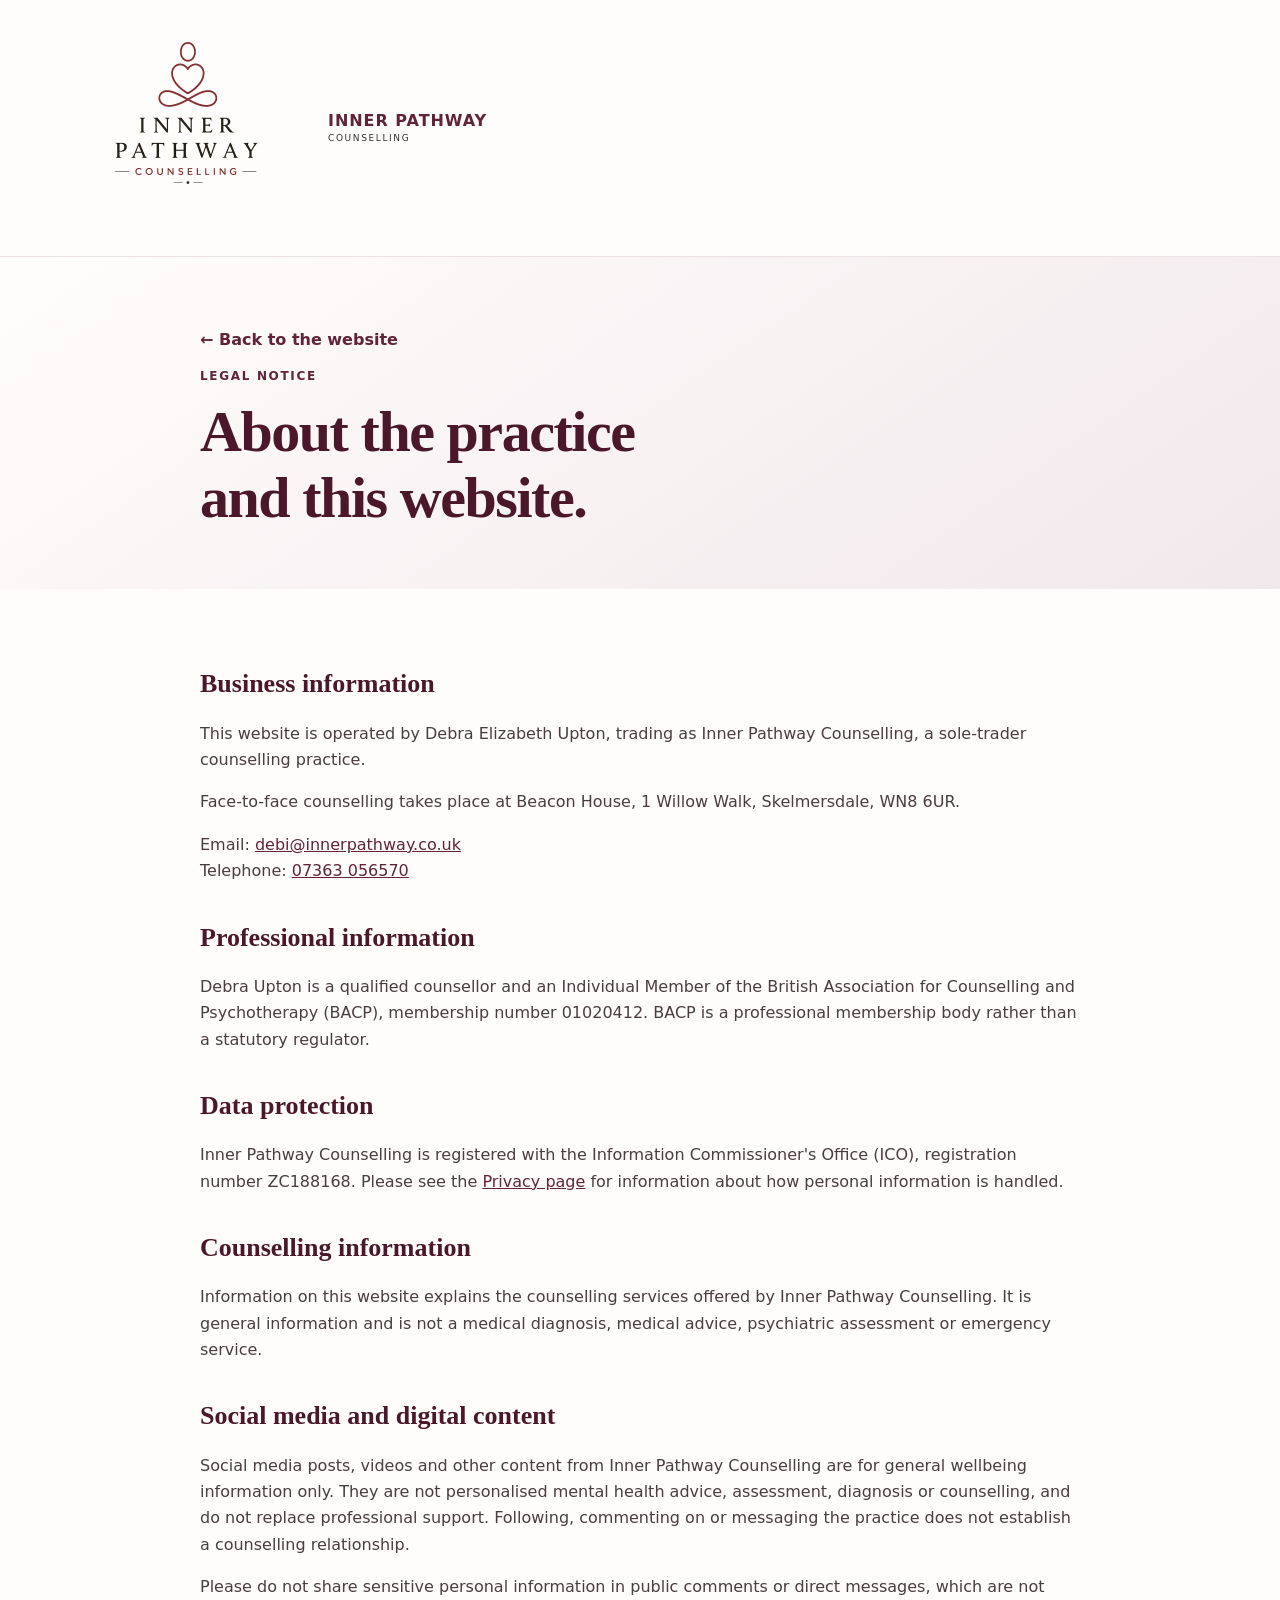
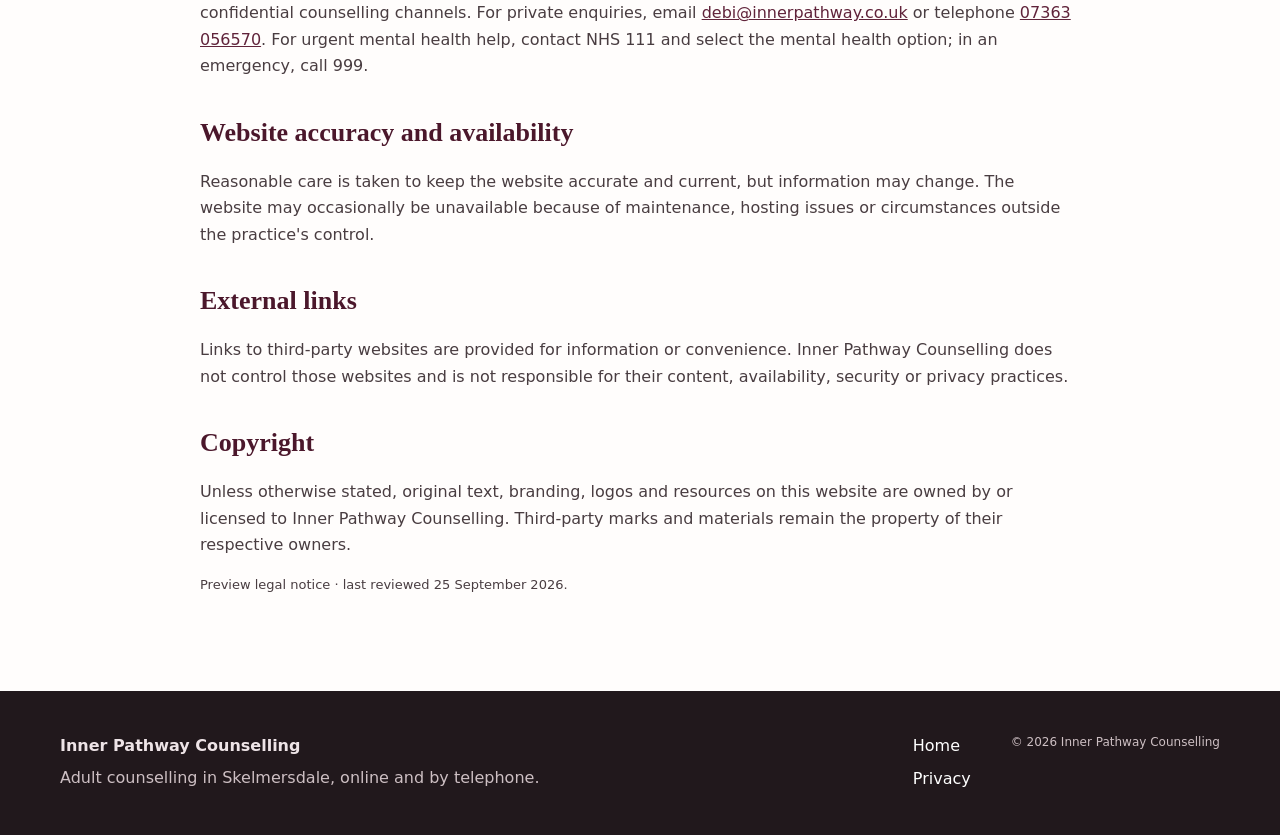
==== commit 05043285: "docs(staging): concise, print-consistent Legal Notice social disclaimer" ====
--- a/legal.html
+++ b/legal.html
@@ -63,9 +63,8 @@
       <p>Information on this website explains the counselling services offered by Inner Pathway Counselling. It is general information and is not a medical diagnosis, medical advice, psychiatric assessment or emergency service.</p>
 
       <h2>Social media and digital content</h2>
-      <p>Inner Pathway Counselling may share general wellbeing information, educational posts, videos and other digital content through social media. This content is not individual counselling, personalised mental health advice, assessment, diagnosis or treatment, and is not a substitute for these services. Viewing, following, liking, commenting on or sharing posts does not establish a professional counselling relationship.</p>
-      <p>Public comments and social media direct messages are not suitable for confidential counselling enquiries. Please do not share personal health details, counselling information or other sensitive information through these channels. For private enquiries, email <a href="mailto:debi@innerpathway.co.uk">debi@innerpathway.co.uk</a> or telephone <a href="tel:+447363056570">07363 056570</a>.</p>
-      <p>Inner Pathway Counselling does not provide urgent mental health or crisis support through social media. For urgent mental health support, call NHS 111 and select the mental health option. In an emergency, call 999.</p>
+      <p>Social media posts, videos and other content from Inner Pathway Counselling are for general wellbeing information only. They are not personalised mental health advice, assessment, diagnosis or counselling, and do not replace professional support. Following, commenting on or messaging the practice does not establish a counselling relationship.</p>
+      <p>Please do not share sensitive personal information in public comments or direct messages, which are not confidential counselling channels. For private enquiries, email <a href="mailto:debi@innerpathway.co.uk">debi@innerpathway.co.uk</a> or telephone <a href="tel:+447363056570">07363 056570</a>. For urgent mental health help, contact NHS 111 and select the mental health option; in an emergency, call 999.</p>
 
       <h2>Website accuracy and availability</h2>
       <p>Reasonable care is taken to keep the website accurate and current, but information may change. The website may occasionally be unavailable because of maintenance, hosting issues or circumstances outside the practice's control.</p>
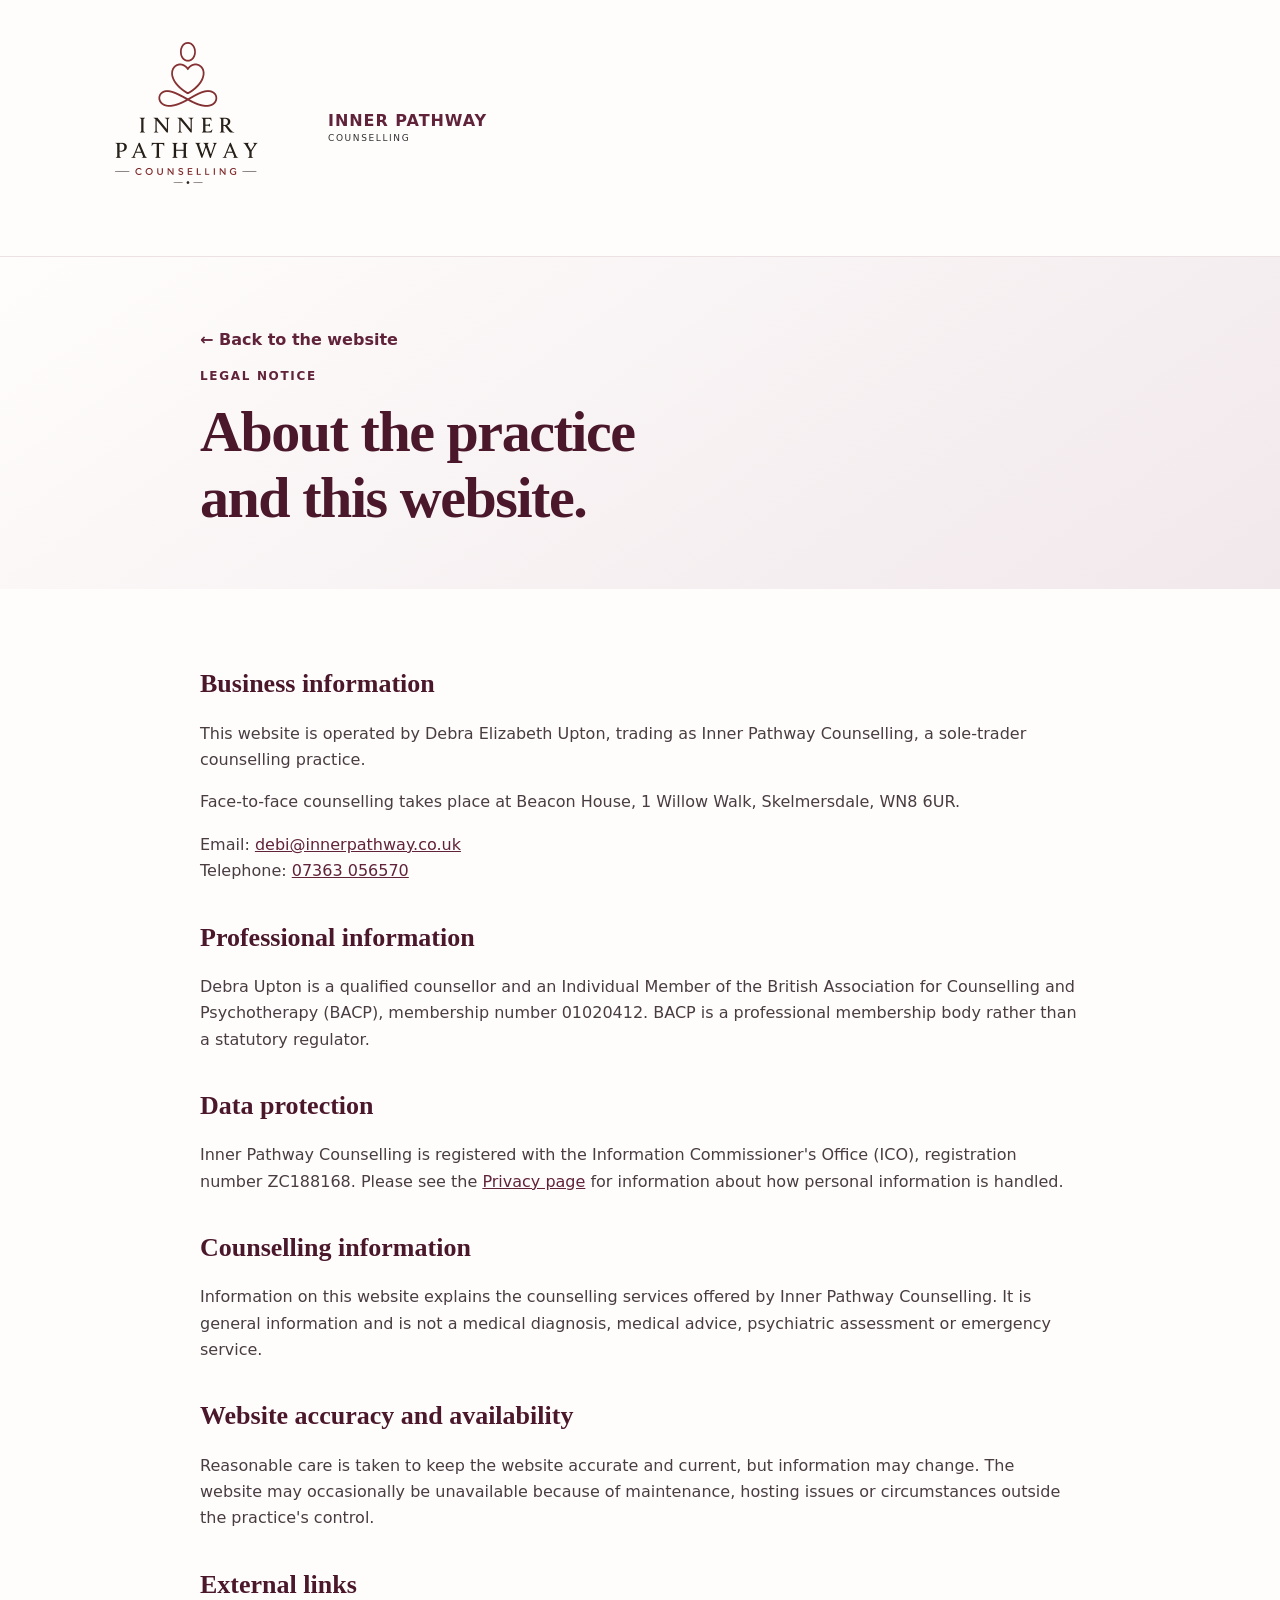
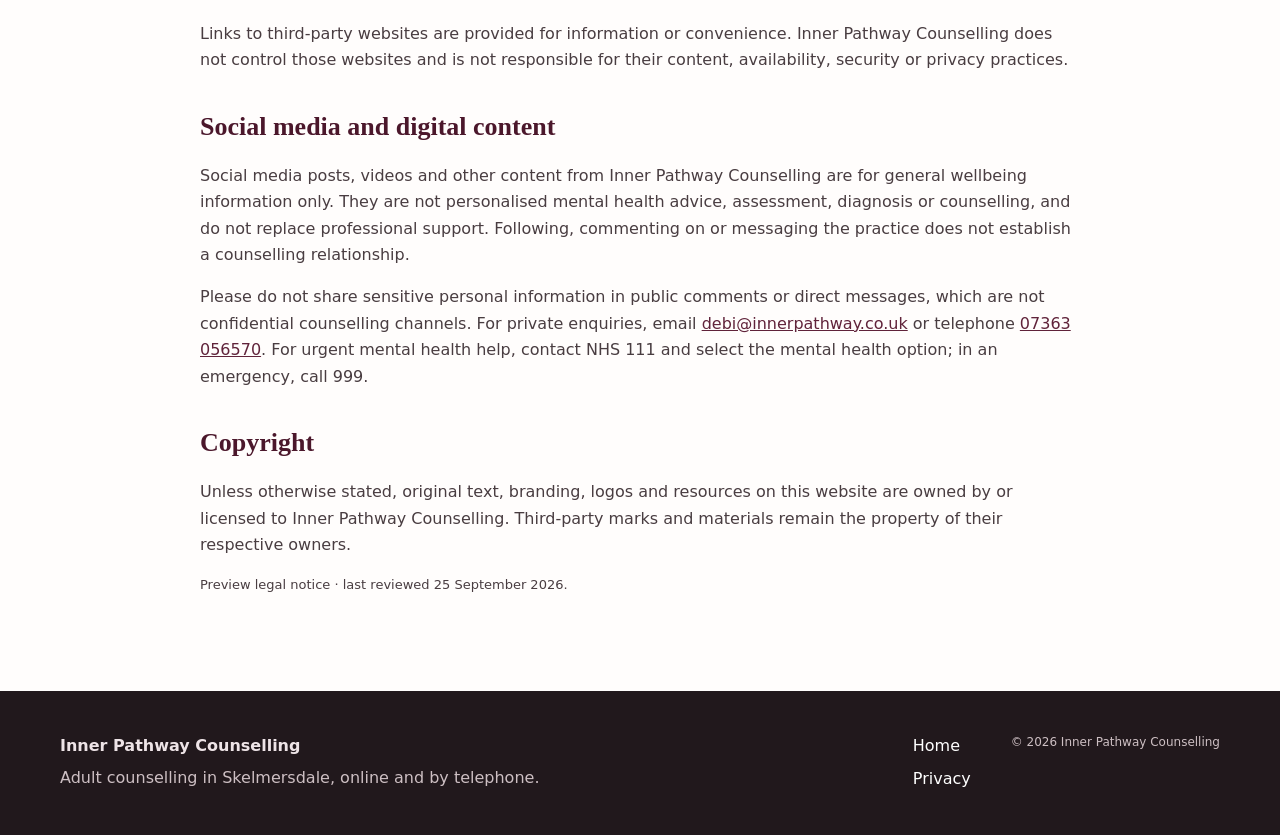
==== commit 29ae9150: "style(staging): group Legal Notice social disclaimer near contact sections" ====
--- a/legal.html
+++ b/legal.html
@@ -62,15 +62,15 @@
       <h2>Counselling information</h2>
       <p>Information on this website explains the counselling services offered by Inner Pathway Counselling. It is general information and is not a medical diagnosis, medical advice, psychiatric assessment or emergency service.</p>
 
-      <h2>Social media and digital content</h2>
-      <p>Social media posts, videos and other content from Inner Pathway Counselling are for general wellbeing information only. They are not personalised mental health advice, assessment, diagnosis or counselling, and do not replace professional support. Following, commenting on or messaging the practice does not establish a counselling relationship.</p>
-      <p>Please do not share sensitive personal information in public comments or direct messages, which are not confidential counselling channels. For private enquiries, email <a href="mailto:debi@innerpathway.co.uk">debi@innerpathway.co.uk</a> or telephone <a href="tel:+447363056570">07363 056570</a>. For urgent mental health help, contact NHS 111 and select the mental health option; in an emergency, call 999.</p>
-
       <h2>Website accuracy and availability</h2>
       <p>Reasonable care is taken to keep the website accurate and current, but information may change. The website may occasionally be unavailable because of maintenance, hosting issues or circumstances outside the practice's control.</p>
 
       <h2>External links</h2>
       <p>Links to third-party websites are provided for information or convenience. Inner Pathway Counselling does not control those websites and is not responsible for their content, availability, security or privacy practices.</p>
+
+      <h2>Social media and digital content</h2>
+      <p>Social media posts, videos and other content from Inner Pathway Counselling are for general wellbeing information only. They are not personalised mental health advice, assessment, diagnosis or counselling, and do not replace professional support. Following, commenting on or messaging the practice does not establish a counselling relationship.</p>
+      <p>Please do not share sensitive personal information in public comments or direct messages, which are not confidential counselling channels. For private enquiries, email <a href="mailto:debi@innerpathway.co.uk">debi@innerpathway.co.uk</a> or telephone <a href="tel:+447363056570">07363 056570</a>. For urgent mental health help, contact NHS 111 and select the mental health option; in an emergency, call 999.</p>
 
       <h2>Copyright</h2>
       <p>Unless otherwise stated, original text, branding, logos and resources on this website are owned by or licensed to Inner Pathway Counselling. Third-party marks and materials remain the property of their respective owners.</p>
